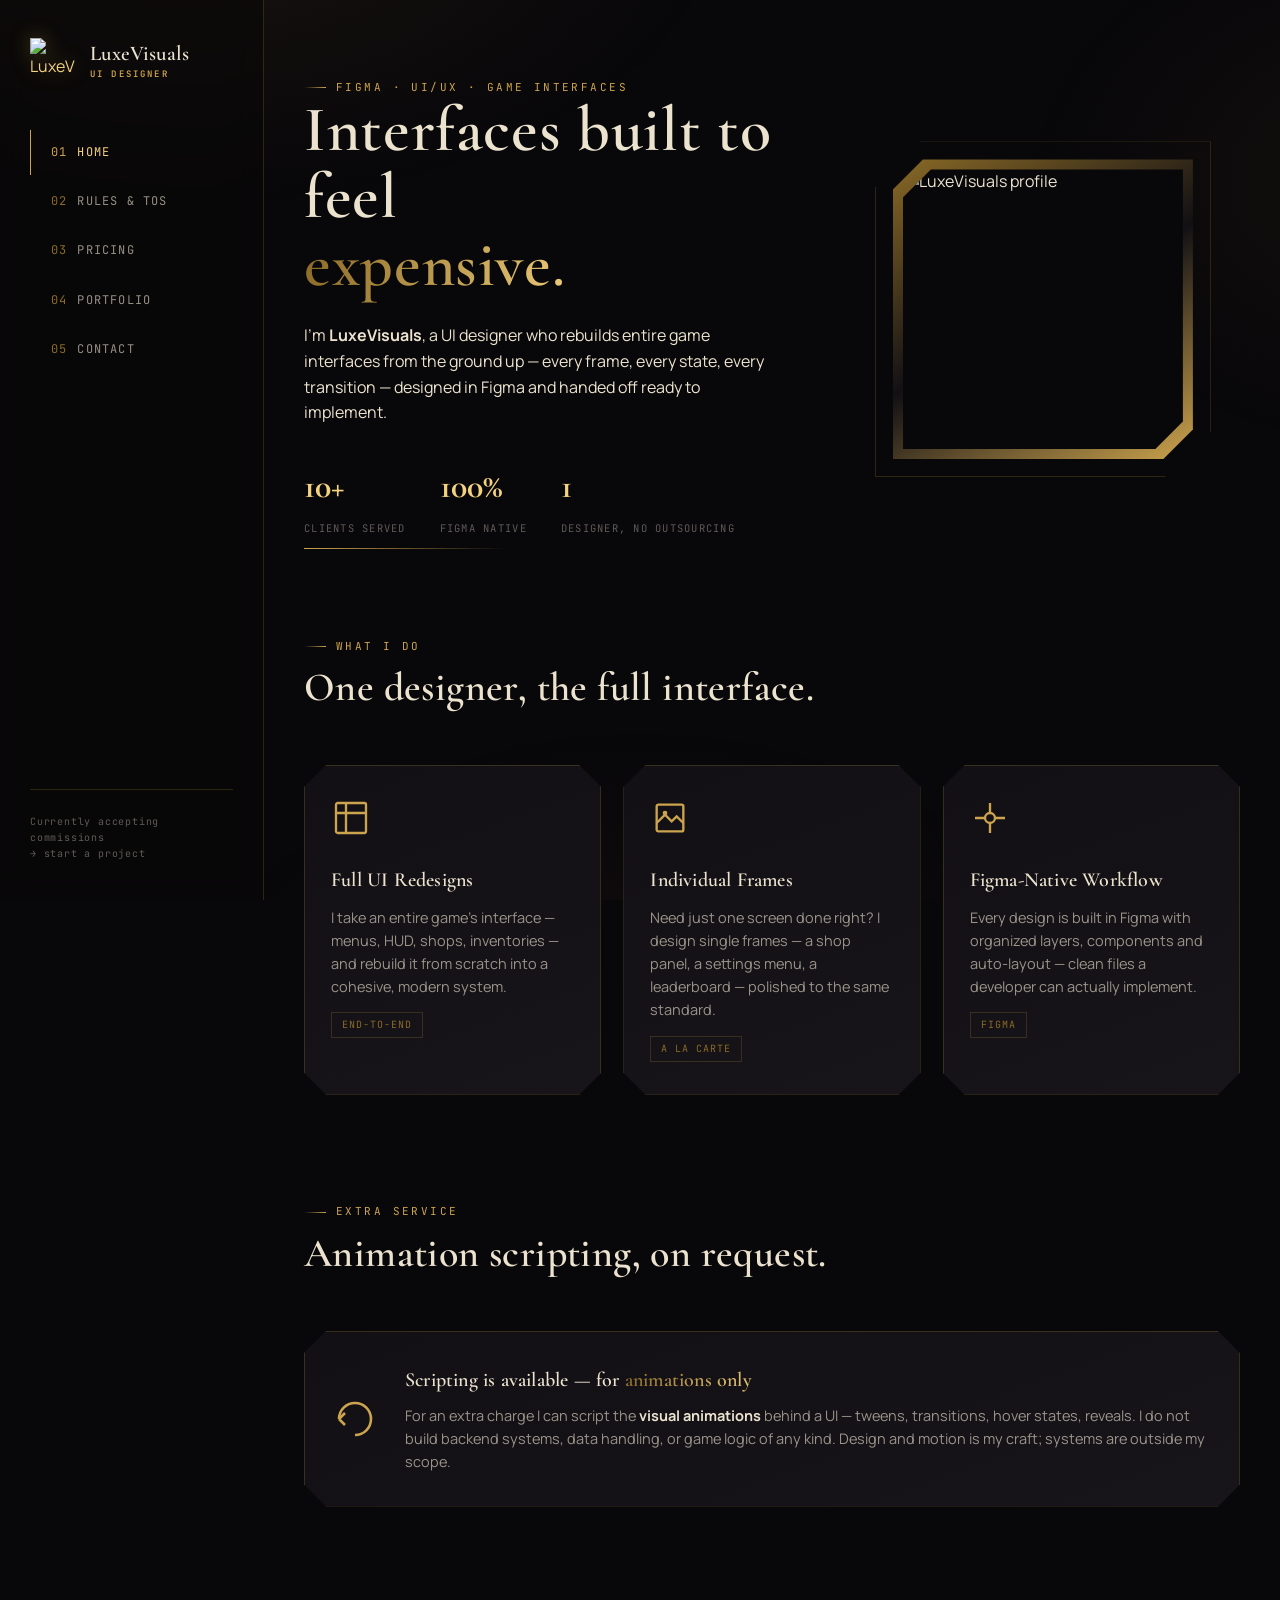
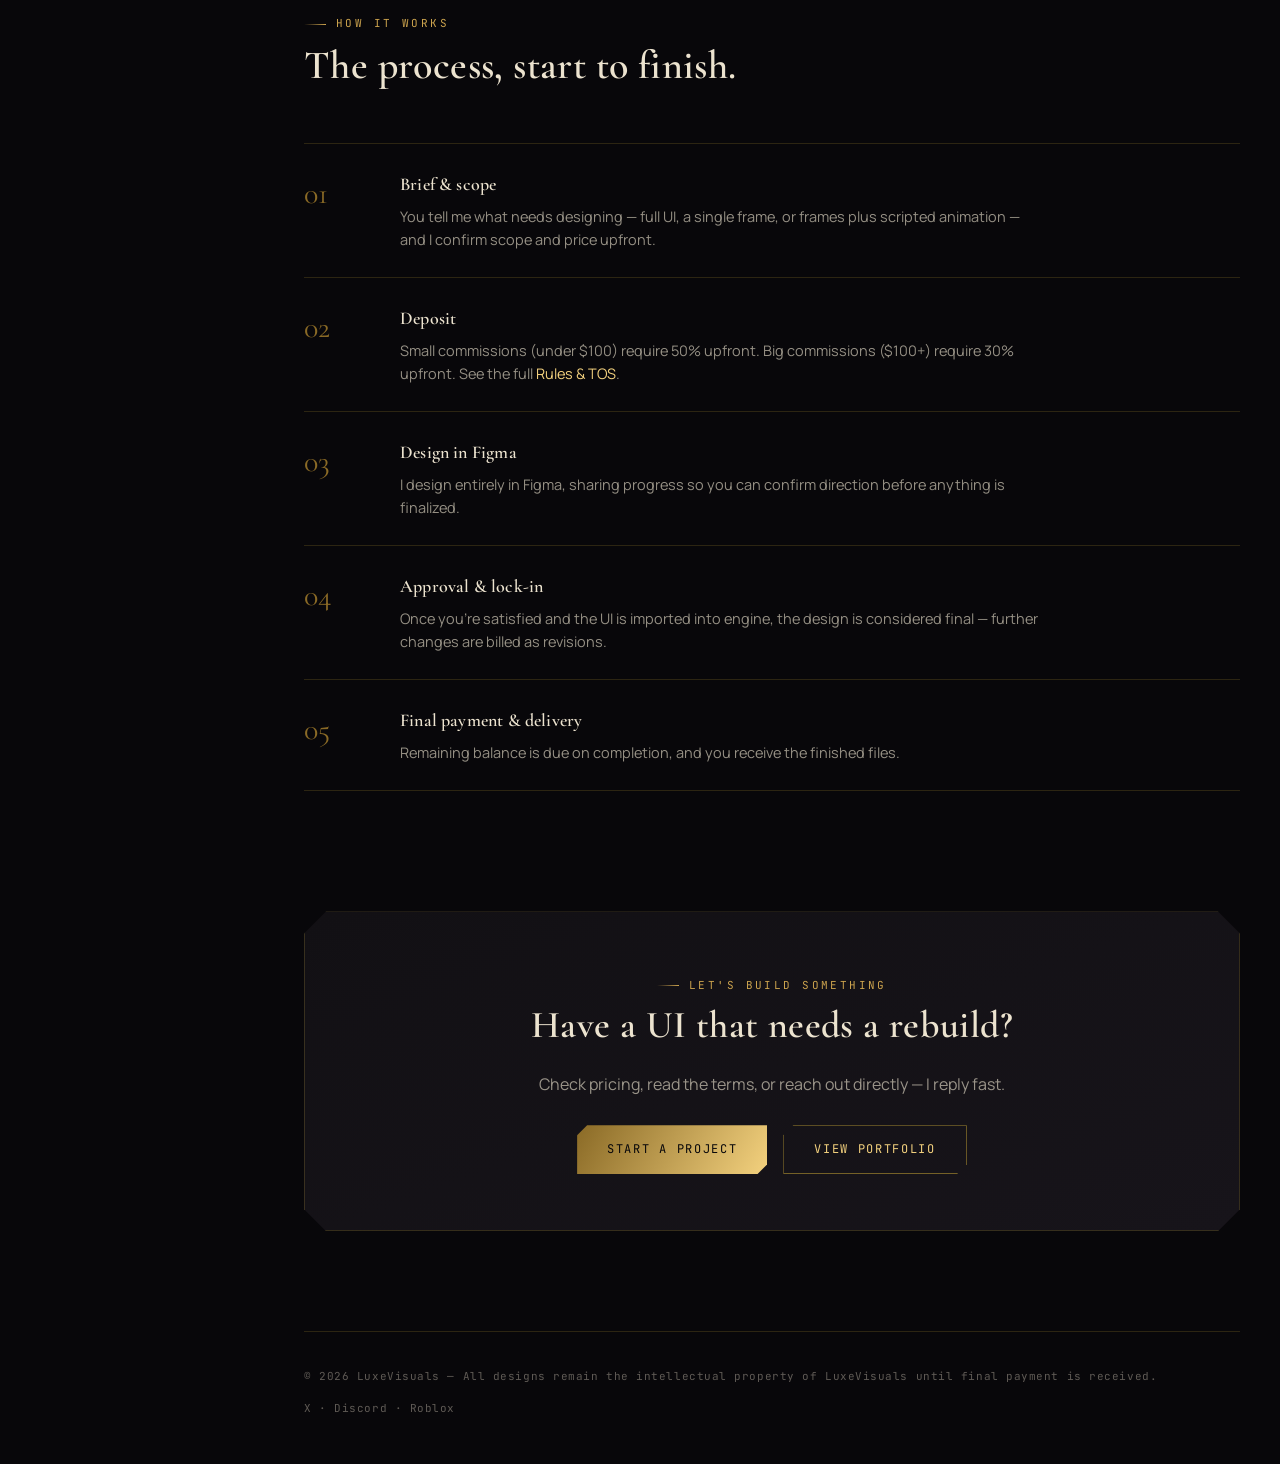
==== index.html @ 9514120f "Add files via upload" ====
<!DOCTYPE html>
<html lang="en">
<head>
<meta charset="UTF-8">
<meta name="viewport" content="width=device-width, initial-scale=1.0">
<title>LuxeVisuals — UI Designer</title>
<meta name="description" content="LuxeVisuals — Figma UI designer specializing in full game UI redesigns, frame design, and animation scripting.">
<link rel="icon" type="image/svg+xml" href="assets/images/logo.svg">
<link rel="preconnect" href="https://fonts.googleapis.com">
<link href="https://fonts.googleapis.com/css2?family=Cormorant+Garamond:ital,wght@0,500;0,600;0,700;1,500;1,600&family=Manrope:wght@400;500;600;700&family=JetBrains+Mono:wght@400;500&display=swap" rel="stylesheet">
<link rel="stylesheet" href="css/style.css">
</head>
<body>

<div class="overlay-scrim"></div>

<header class="topbar">
  <a class="brand" href="index.html">
    <img class="brand-mark" src="assets/images/logo.svg" alt="LuxeVisuals monogram">
    <span class="brand-name">LuxeVisuals<span>UI Designer</span></span>
  </a>
  <button class="hamburger" aria-label="Toggle menu"><span></span><span></span><span></span></button>
</header>

<div class="shell">
  <aside class="sidebar">
    <a class="brand" href="index.html">
      <img class="brand-mark" src="assets/images/logo.svg" alt="LuxeVisuals monogram">
      <span class="brand-name">LuxeVisuals<span>UI Designer</span></span>
    </a>
    <nav class="nav-links">
      <a class="nav-link" href="index.html"><span class="num">01</span>Home</a>
      <a class="nav-link" href="tos.html"><span class="num">02</span>Rules &amp; TOS</a>
      <a class="nav-link" href="pricing.html"><span class="num">03</span>Pricing</a>
      <a class="nav-link" href="portfolio.html"><span class="num">04</span>Portfolio</a>
      <a class="nav-link" href="contact.html"><span class="num">05</span>Contact</a>
    </nav>
    <div class="sidebar-foot">
      <div>Currently accepting commissions</div>
      <a href="contact.html">→ start a project</a>
    </div>
  </aside>

  <main class="content">
    <div class="container">

      <section class="hero-home">
        <div class="hero-copy reveal in-view">
          <span class="eyebrow">Figma · UI/UX · Game Interfaces</span>
          <h1>Interfaces built to feel<br><span class="gold-text">expensive.</span></h1>
          <p class="lede">I'm <strong>LuxeVisuals</strong>, a UI designer who rebuilds entire game interfaces from the ground up — every frame, every state, every transition — designed in Figma and handed off ready to implement.</p>
          <div class="stat-row">
            <div class="stat"><b>10+</b><span>Clients Served</span></div>
            <div class="stat"><b>100%</b><span>Figma Native</span></div>
            <div class="stat"><b>1</b><span>Designer, No Outsourcing</span></div>
          </div>
          <div class="seam" style="max-width:340px;"></div>
        </div>
        <div class="hero-portrait reveal in-view">
          <div class="portrait-ring"></div>
          <div class="portrait-frame">
            <img src="assets/images/profile.svg" alt="LuxeVisuals profile">
          </div>
        </div>
      </section>

      <section>
        <div class="section-head reveal">
          <span class="eyebrow">What I Do</span>
          <h2>One designer, the full interface.</h2>
        </div>
        <div class="cap-grid">
          <div class="cap-card cut-card reveal">
            <svg class="icon" viewBox="0 0 24 24" fill="none" stroke="currentColor" stroke-width="1.4"><rect x="3" y="3" width="18" height="18" rx="1"/><path d="M3 9h18M9 3v18"/></svg>
            <h3>Full UI Redesigns</h3>
            <p>I take an entire game's interface — menus, HUD, shops, inventories — and rebuild it from scratch into a cohesive, modern system.</p>
            <span class="tag">End-to-end</span>
          </div>
          <div class="cap-card cut-card reveal">
            <svg class="icon" viewBox="0 0 24 24" fill="none" stroke="currentColor" stroke-width="1.4"><rect x="4" y="4" width="16" height="16" rx="1"/><circle cx="9" cy="9" r="1.4" fill="currentColor" stroke="none"/><path d="M4 15l5-5 4 4 3-3 4 4"/></svg>
            <h3>Individual Frames</h3>
            <p>Need just one screen done right? I design single frames — a shop panel, a settings menu, a leaderboard — polished to the same standard.</p>
            <span class="tag">A la carte</span>
          </div>
          <div class="cap-card cut-card reveal">
            <svg class="icon" viewBox="0 0 24 24" fill="none" stroke="currentColor" stroke-width="1.4"><path d="M12 3v6M12 15v6M3 12h6M15 12h6"/><circle cx="12" cy="12" r="3"/></svg>
            <h3>Figma-Native Workflow</h3>
            <p>Every design is built in Figma with organized layers, components and auto-layout — clean files a developer can actually implement.</p>
            <span class="tag">Figma</span>
          </div>
        </div>
      </section>

      <section>
        <div class="section-head reveal">
          <span class="eyebrow">Extra Service</span>
          <h2>Animation scripting, on request.</h2>
        </div>
        <div class="cap-grid" style="grid-template-columns: 1fr;">
          <div class="cap-card cut-card reveal" style="display:grid; grid-template-columns: auto 1fr; gap:26px; align-items:center;">
            <svg class="icon" style="margin:0; width:48px; height:48px;" viewBox="0 0 24 24" fill="none" stroke="currentColor" stroke-width="1.3"><path d="M4 12a8 8 0 1 1 8 8"/><path d="M4 12l3-3M4 12l3 3"/></svg>
            <div>
              <h3 style="margin-bottom:8px;">Scripting is available — for <span class="gold-text">animations only</span></h3>
              <p style="margin:0; color:var(--champagne-dim); font-size:14.5px;">For an extra charge I can script the <strong style="color:var(--champagne)">visual animations</strong> behind a UI — tweens, transitions, hover states, reveals. I do not build backend systems, data handling, or game logic of any kind. Design and motion is my craft; systems are outside my scope.</p>
            </div>
          </div>
        </div>
      </section>

      <section>
        <div class="section-head reveal">
          <span class="eyebrow">How It Works</span>
          <h2>The process, start to finish.</h2>
        </div>
        <div class="process-strip reveal">
          <div class="process-row">
            <div class="idx">01</div>
            <div><h4>Brief &amp; scope</h4><p>You tell me what needs designing — full UI, a single frame, or frames plus scripted animation — and I confirm scope and price upfront.</p></div>
          </div>
          <div class="process-row">
            <div class="idx">02</div>
            <div><h4>Deposit</h4><p>Small commissions (under $100) require 50% upfront. Big commissions ($100+) require 30% upfront. See the full <a href="tos.html" style="color:var(--gold-bright);">Rules &amp; TOS</a>.</p></div>
          </div>
          <div class="process-row">
            <div class="idx">03</div>
            <div><h4>Design in Figma</h4><p>I design entirely in Figma, sharing progress so you can confirm direction before anything is finalized.</p></div>
          </div>
          <div class="process-row">
            <div class="idx">04</div>
            <div><h4>Approval &amp; lock-in</h4><p>Once you're satisfied and the UI is imported into engine, the design is considered final — further changes are billed as revisions.</p></div>
          </div>
          <div class="process-row">
            <div class="idx">05</div>
            <div><h4>Final payment &amp; delivery</h4><p>Remaining balance is due on completion, and you receive the finished files.</p></div>
          </div>
        </div>
      </section>

      <section>
        <div class="cta-band cut-card reveal">
          <span class="eyebrow" style="justify-content:center;">Let's Build Something</span>
          <h2>Have a UI that needs a rebuild?</h2>
          <p>Check pricing, read the terms, or reach out directly — I reply fast.</p>
          <div style="display:flex; gap:16px; justify-content:center; flex-wrap:wrap;">
            <a class="btn" href="contact.html">Start a Project</a>
            <a class="btn btn-ghost" href="portfolio.html">View Portfolio</a>
          </div>
        </div>
      </section>

      <footer class="site-footer">
        <span>© <span id="year"></span> LuxeVisuals — All designs remain the intellectual property of LuxeVisuals until final payment is received.</span>
        <span><a href="https://x.com/LuxeVisualsDev" target="_blank" rel="noopener">X</a> · <a href="https://discord.com/users/1057018141433139281" target="_blank" rel="noopener">Discord</a> · <a href="https://www.roblox.com/users/10751815834/profile" target="_blank" rel="noopener">Roblox</a></span>
      </footer>

    </div>
  </main>
</div>

<script>document.getElementById('year').textContent = new Date().getFullYear();</script>
<script src="js/main.js"></script>
</body>
</html>
---- css/style.css ----
/* ==========================================================================
   LuxeVisuals — Design System
   Palette: void black / rich ink / antique gold / bright gold / champagne
   Type: Cormorant Garamond (display), Manrope (body), JetBrains Mono (data)
   Signature: the "gold seam" — a diagonal shimmering line that echoes the
   brand mark's cut corners, used as a recurring structural device.
   ========================================================================== */

:root {
  --void-solid: #08070a;
  --ink: #121014;
  --ink-2: #17141a;
  --line: rgba(212, 175, 55, 0.18);
  --line-bright: rgba(212, 175, 55, 0.5);
  --gold: #cda44e;
  --gold-bright: #f3d17e;
  --gold-deep: #8a6a26;
  --champagne: #ece3cf;
  --champagne-dim: rgba(236, 227, 207, 0.62);
  --champagne-faint: rgba(236, 227, 207, 0.38);
  --danger: #c9704f;

  --font-display: "Cormorant Garamond", "Times New Roman", serif;
  --font-body: "Manrope", -apple-system, BlinkMacSystemFont, sans-serif;
  --font-mono: "JetBrains Mono", "Courier New", monospace;

  --sidebar-w: 264px;
  --edge: 22px;
  --radius: 2px;

  --ease-out: cubic-bezier(0.16, 1, 0.3, 1);
  --ease-shim: cubic-bezier(0.4, 0, 0.2, 1);
}

* { box-sizing: border-box; }
html { scroll-behavior: smooth; }

body {
  margin: 0;
  background: var(--void-solid);
  color: var(--champagne);
  font-family: var(--font-body);
  font-size: 16px;
  line-height: 1.6;
  -webkit-font-smoothing: antialiased;
  overflow-x: hidden;
}

body::before {
  content: "";
  position: fixed;
  inset: 0;
  z-index: 0;
  pointer-events: none;
  background:
    radial-gradient(ellipse 900px 500px at 15% -10%, rgba(205, 164, 78, 0.08), transparent 60%),
    radial-gradient(ellipse 700px 500px at 110% 20%, rgba(205, 164, 78, 0.06), transparent 55%),
    radial-gradient(ellipse 800px 600px at 50% 120%, rgba(205, 164, 78, 0.05), transparent 60%);
}

img, video { max-width: 100%; display: block; }

a { color: var(--gold-bright); text-decoration: none; }

h1, h2, h3, h4 {
  font-family: var(--font-display);
  font-weight: 600;
  color: var(--champagne);
  margin: 0 0 0.4em;
  letter-spacing: 0.01em;
}

::selection { background: var(--gold-deep); color: var(--void-solid); }

/* Scrollbar */
::-webkit-scrollbar { width: 10px; }
::-webkit-scrollbar-track { background: var(--void-solid); }
::-webkit-scrollbar-thumb { background: linear-gradient(var(--gold-deep), var(--gold)); border-radius: 6px; }

/* ==========================================================================
   Utility
   ========================================================================== */

.eyebrow {
  font-family: var(--font-mono);
  font-size: 11px;
  letter-spacing: 0.22em;
  text-transform: uppercase;
  color: var(--gold);
  display: inline-flex;
  align-items: center;
  gap: 10px;
}
.eyebrow::before {
  content: "";
  width: 22px;
  height: 1px;
  background: linear-gradient(90deg, transparent, var(--gold));
}

.gold-text {
  background: linear-gradient(100deg, var(--gold-deep) 0%, var(--gold-bright) 45%, var(--gold) 70%, var(--gold-bright) 100%);
  background-size: 250% 100%;
  -webkit-background-clip: text;
  background-clip: text;
  color: transparent;
  animation: shimmer-sweep 7s var(--ease-shim) infinite;
}

@keyframes shimmer-sweep {
  0% { background-position: 0% 50%; }
  100% { background-position: 200% 50%; }
}

@media (prefers-reduced-motion: reduce) {
  .gold-text { animation: none; background-position: 40% 50%; }
  *, *::before, *::after { animation-duration: 0.001ms !important; animation-iteration-count: 1 !important; transition-duration: 0.001ms !important; scroll-behavior: auto !important; }
}

/* Cut-corner card — the recurring geometric signature echoing the brand mark */
.cut-card {
  position: relative;
  background: linear-gradient(160deg, var(--ink) 0%, var(--ink-2) 100%);
  clip-path: polygon(
    0 var(--edge), var(--edge) 0,
    calc(100% - var(--edge)) 0, 100% var(--edge),
    100% calc(100% - var(--edge)), calc(100% - var(--edge)) 100%,
    var(--edge) 100%, 0 calc(100% - var(--edge))
  );
  border: 1px solid var(--line);
  transition: border-color 0.35s var(--ease-out), transform 0.35s var(--ease-out), box-shadow 0.35s var(--ease-out);
}
.cut-card:hover {
  border-color: var(--line-bright);
  transform: translateY(-3px);
  box-shadow: 0 18px 50px -20px rgba(205, 164, 78, 0.35);
}

.btn {
  position: relative;
  display: inline-flex;
  align-items: center;
  gap: 10px;
  padding: 14px 30px;
  font-family: var(--font-mono);
  font-size: 12px;
  letter-spacing: 0.14em;
  text-transform: uppercase;
  color: var(--void-solid);
  background: linear-gradient(120deg, var(--gold-deep), var(--gold-bright));
  clip-path: polygon(10px 0, 100% 0, 100% calc(100% - 10px), calc(100% - 10px) 100%, 0 100%, 0 10px);
  cursor: pointer;
  border: none;
  transition: transform 0.3s var(--ease-out), box-shadow 0.3s var(--ease-out), filter 0.3s;
}
.btn:hover { transform: translateY(-2px); box-shadow: 0 12px 30px -8px rgba(212, 175, 55, 0.55); filter: brightness(1.08); }
.btn:active { transform: translateY(0); }

.btn-ghost {
  color: var(--gold-bright);
  background: transparent;
  border: 1px solid var(--line-bright);
  clip-path: polygon(10px 0, 100% 0, 100% calc(100% - 10px), calc(100% - 10px) 100%, 0 100%, 0 10px);
}
.btn-ghost:hover { background: rgba(212, 175, 55, 0.08); box-shadow: none; }

.container { max-width: 1180px; margin: 0 auto; padding: 0 40px; }

/* ==========================================================================
   Layout shell — fixed atelier sidebar + content
   ========================================================================== */

.shell { position: relative; z-index: 1; display: flex; min-height: 100vh; }

.sidebar {
  position: fixed;
  top: 0; left: 0; bottom: 0;
  width: var(--sidebar-w);
  padding: 38px 30px;
  display: flex;
  flex-direction: column;
  border-right: 1px solid var(--line);
  background: rgba(10, 9, 8, 0.55);
  backdrop-filter: blur(14px);
  z-index: 100;
}

.brand {
  display: flex;
  align-items: center;
  gap: 14px;
  margin-bottom: 46px;
  text-decoration: none;
}
.brand-mark {
  width: 46px; height: 46px;
  filter: drop-shadow(0 0 10px rgba(212, 175, 55, 0.35));
  flex-shrink: 0;
}
.brand-name {
  font-family: var(--font-display);
  font-size: 21px;
  font-weight: 600;
  color: var(--champagne);
  line-height: 1.15;
}
.brand-name span { display: block; font-family: var(--font-mono); font-size: 9px; letter-spacing: 0.24em; color: var(--gold); text-transform: uppercase; margin-top: 3px; }

.nav-links { display: flex; flex-direction: column; gap: 4px; margin-bottom: auto; }
.nav-link {
  position: relative;
  font-family: var(--font-mono);
  font-size: 12px;
  letter-spacing: 0.1em;
  text-transform: uppercase;
  color: var(--champagne-dim);
  padding: 13px 4px 13px 20px;
  border-left: 1px solid transparent;
  transition: color 0.25s, border-color 0.25s, padding-left 0.25s;
}
.nav-link:hover { color: var(--gold-bright); padding-left: 26px; }
.nav-link.active { color: var(--gold-bright); border-left-color: var(--gold); }
.nav-link .num { color: var(--gold-deep); margin-right: 10px; }
.nav-link.active .num { color: var(--gold); }

.sidebar-foot { padding-top: 24px; border-top: 1px solid var(--line); font-family: var(--font-mono); font-size: 10px; color: var(--champagne-faint); letter-spacing: 0.08em; }
.sidebar-foot a { color: var(--champagne-faint); transition: color 0.25s; }
.sidebar-foot a:hover { color: var(--gold-bright); }

.content { margin-left: var(--sidebar-w); flex: 1; width: calc(100% - var(--sidebar-w)); }

/* Mobile top bar */
.topbar { display: none; }

/* ==========================================================================
   Page hero
   ========================================================================== */

.page-hero {
  padding: 90px 0 60px;
  position: relative;
}
.page-hero h1 { font-size: clamp(34px, 4.4vw, 56px); margin: 14px 0 16px; }
.page-hero p.lede { max-width: 620px; color: var(--champagne-dim); font-size: 17px; }

.seam {
  position: relative;
  height: 1px;
  margin: 8px 0 0;
  background: linear-gradient(90deg, var(--gold) 0%, transparent 60%);
  overflow: hidden;
}
.seam::after {
  content: "";
  position: absolute; top: 0; left: -40%;
  width: 40%; height: 100%;
  background: linear-gradient(90deg, transparent, var(--gold-bright), transparent);
  animation: seam-run 3.4s ease-in-out infinite;
}
@keyframes seam-run { 0% { left: -40%; } 100% { left: 120%; } }

section { padding: 0 0 100px; position: relative; }

/* Reveal-on-scroll */
.reveal { opacity: 0; transform: translateY(26px); transition: opacity 0.8s var(--ease-out), transform 0.8s var(--ease-out); }
.reveal.in-view { opacity: 1; transform: translateY(0); }

/* ==========================================================================
   HOME
   ========================================================================== */

.hero-home {
  display: grid;
  grid-template-columns: 1.1fr 0.9fr;
  gap: 60px;
  align-items: center;
  padding: 70px 0 80px;
}
.hero-home h1 { font-size: clamp(38px, 5vw, 64px); line-height: 1.05; }
.hero-home .stat-row { display: flex; gap: 34px; margin-top: 34px; }
.stat b { display: block; font-family: var(--font-display); font-size: 34px; color: var(--gold-bright); }
.stat span { font-family: var(--font-mono); font-size: 10.5px; letter-spacing: 0.12em; text-transform: uppercase; color: var(--champagne-faint); }

.hero-portrait { position: relative; justify-self: center; }
.portrait-frame {
  width: 300px; height: 300px;
  padding: 10px;
  position: relative;
  clip-path: polygon(30px 0, 100% 0, 100% calc(100% - 30px), calc(100% - 30px) 100%, 0 100%, 0 30px);
  background: linear-gradient(150deg, var(--gold-deep), var(--ink), var(--gold));
  animation: portrait-glow 5s ease-in-out infinite;
}
@keyframes portrait-glow {
  0%, 100% { box-shadow: 0 0 40px -10px rgba(212, 175, 55, 0.25); }
  50% { box-shadow: 0 0 70px -6px rgba(212, 175, 55, 0.5); }
}
.portrait-frame img {
  width: 100%; height: 100%; object-fit: cover;
  clip-path: polygon(28px 0, 100% 0, 100% calc(100% - 28px), calc(100% - 28px) 100%, 0 100%, 0 28px);
  background: var(--void-solid);
}
.portrait-ring {
  position: absolute; inset: -18px;
  border: 1px solid var(--line);
  clip-path: polygon(46px 0, 100% 0, 100% calc(100% - 46px), calc(100% - 46px) 100%, 0 100%, 0 46px);
  animation: ring-rotate 14s linear infinite;
}
@keyframes ring-rotate { 0% { transform: rotate(0deg); } 100% { transform: rotate(360deg); } }

.section-head { max-width: 620px; margin-bottom: 46px; }
.section-head h2 { font-size: clamp(28px, 3.2vw, 40px); }

.cap-grid { display: grid; grid-template-columns: repeat(3, 1fr); gap: 22px; }
.cap-card { padding: 32px 26px; }
.cap-card .icon { width: 40px; height: 40px; margin-bottom: 18px; color: var(--gold); }
.cap-card h3 { font-size: 20px; margin-bottom: 10px; }
.cap-card p { color: var(--champagne-dim); font-size: 14.5px; margin: 0; }
.cap-card .tag { display: inline-block; margin-top: 14px; font-family: var(--font-mono); font-size: 10px; letter-spacing: 0.1em; text-transform: uppercase; color: var(--gold-deep); border: 1px solid var(--line); padding: 4px 10px; }

.process-strip { display: flex; flex-direction: column; gap: 0; }
.process-row {
  display: grid; grid-template-columns: 70px 1fr; gap: 26px;
  padding: 26px 0; border-top: 1px solid var(--line);
}
.process-row:last-child { border-bottom: 1px solid var(--line); }
.process-row .idx { font-family: var(--font-display); font-size: 30px; color: var(--gold-deep); }
.process-row h4 { font-size: 18px; margin-bottom: 6px; }
.process-row p { color: var(--champagne-dim); font-size: 14.5px; margin: 0; max-width: 640px; }

.cta-band {
  margin-top: 20px;
  padding: 56px 50px;
  text-align: center;
  position: relative;
}
.cta-band h2 { font-size: clamp(26px, 3vw, 38px); margin-bottom: 14px; }
.cta-band p { color: var(--champagne-dim); margin-bottom: 28px; }

/* ==========================================================================
   TOS PAGE
   ========================================================================== */

.tos-grid { display: grid; grid-template-columns: repeat(2, 1fr); gap: 22px; margin-bottom: 22px; }
.tos-card { padding: 30px; }
.tos-card h3 { font-size: 19px; display: flex; align-items: center; gap: 10px; }
.tos-card h3 .badge { font-family: var(--font-mono); font-size: 10px; padding: 3px 9px; border: 1px solid var(--line-bright); color: var(--gold-bright); text-transform: uppercase; letter-spacing: 0.1em; }
.split-bar { display: flex; height: 10px; margin: 18px 0 14px; clip-path: polygon(6px 0,100% 0,100% calc(100% - 6px),calc(100% - 6px) 100%,0 100%,0 6px); overflow:hidden; }
.split-bar .a { background: linear-gradient(90deg, var(--gold-deep), var(--gold)); }
.split-bar .b { background: rgba(236,227,207,0.12); }
.split-label { display: flex; justify-content: space-between; font-family: var(--font-mono); font-size: 11px; color: var(--champagne-faint); }
.split-label b { color: var(--gold-bright); font-weight: 600; }

.rule-list { list-style: none; margin: 0; padding: 0; display: flex; flex-direction: column; gap: 0; }
.rule-list li {
  padding: 22px 0 22px 34px;
  border-top: 1px solid var(--line);
  position: relative;
  color: var(--champagne-dim);
  font-size: 15px;
}
.rule-list li:last-child { border-bottom: 1px solid var(--line); }
.rule-list li::before {
  content: "";
  position: absolute; left: 0; top: 26px;
  width: 14px; height: 1px; background: var(--gold);
}
.rule-list li strong { color: var(--champagne); font-weight: 600; }

.min-note {
  margin-top: 30px;
  padding: 22px 28px;
  border-left: 2px solid var(--gold);
  background: rgba(212, 175, 55, 0.05);
  font-family: var(--font-mono);
  font-size: 13px;
  color: var(--gold-bright);
  letter-spacing: 0.02em;
}

/* ==========================================================================
   PRICING PAGE
   ========================================================================== */

.price-grid { display: grid; grid-template-columns: repeat(3, 1fr); gap: 22px; }
.price-card { padding: 36px 30px; display: flex; flex-direction: column; }
.price-card .ptag { font-family: var(--font-mono); font-size: 11px; letter-spacing: 0.16em; text-transform: uppercase; color: var(--gold); }
.price-card .pval { font-family: var(--font-display); font-size: 42px; color: var(--champagne); margin: 14px 0 6px; }
.price-card .pval small { font-size: 16px; color: var(--champagne-faint); font-family: var(--font-body); }
.price-card .pdesc { color: var(--champagne-dim); font-size: 14px; margin-bottom: 20px; flex: 1; }
.price-card .pfeat { list-style: none; padding: 0; margin: 0; display: flex; flex-direction: column; gap: 9px; font-size: 13px; color: var(--champagne-dim); }
.price-card .pfeat li { display: flex; gap: 8px; align-items: baseline; }
.price-card .pfeat li::before { content: "—"; color: var(--gold-deep); }
.price-card.highlight { background: linear-gradient(165deg, var(--ink-2), rgba(212,175,55,0.07)); border-color: var(--line-bright); }

.price-note-strip { margin-top: 26px; display: flex; gap: 18px; flex-wrap: wrap; }
.pill { font-family: var(--font-mono); font-size: 11.5px; padding: 10px 18px; border: 1px solid var(--line); color: var(--champagne-dim); clip-path: polygon(8px 0,100% 0,100% calc(100% - 8px),calc(100% - 8px) 100%,0 100%,0 8px); }
.pill b { color: var(--gold-bright); }

/* ==========================================================================
   PORTFOLIO PAGE
   ========================================================================== */

.portfolio-grid { display: grid; grid-template-columns: 1fr 1fr; gap: 22px; }
.portfolio-item {
  position: relative;
  aspect-ratio: 16/10;
  overflow: hidden;
  cursor: pointer;
  clip-path: polygon(0 var(--edge), var(--edge) 0, 100% 0, 100% 100%, 0 100%, 0 100%);
  border: 1px solid var(--line);
  background: var(--ink);
  transition: border-color 0.3s, transform 0.4s var(--ease-out);
}
.portfolio-item:hover { border-color: var(--line-bright); transform: translateY(-4px); }
.portfolio-item img, .portfolio-item video { width: 100%; height: 100%; object-fit: cover; transition: transform 0.6s var(--ease-out), filter 0.4s; }
.portfolio-item:hover img, .portfolio-item:hover video { transform: scale(1.06); filter: brightness(1.05); }
.portfolio-item .overlay {
  position: absolute; inset: 0;
  display: flex; align-items: center; justify-content: center;
  background: rgba(8,7,6,0);
  opacity: 0; transition: opacity 0.3s, background 0.3s;
}
.portfolio-item:hover .overlay { opacity: 1; background: rgba(8,7,6,0.28); }
.portfolio-item .overlay svg { width: 34px; height: 34px; color: var(--gold-bright); filter: drop-shadow(0 0 8px rgba(212,175,55,0.6)); }
.portfolio-item .kind-tag {
  position: absolute; top: 12px; right: 12px;
  font-family: var(--font-mono); font-size: 9px; letter-spacing: 0.12em;
  padding: 4px 8px; background: rgba(8,7,6,0.6); color: var(--gold-bright);
  border: 1px solid var(--line-bright);
}

.portfolio-empty, .portfolio-loading {
  grid-column: 1 / -1;
  text-align: center;
  padding: 90px 30px;
  color: var(--champagne-faint);
  font-family: var(--font-mono);
  font-size: 13px;
  letter-spacing: 0.06em;
}
.portfolio-loading .spin {
  width: 26px; height: 26px; margin: 0 auto 18px;
  border: 2px solid var(--line);
  border-top-color: var(--gold);
  border-radius: 50%;
  animation: spin 0.9s linear infinite;
}
@keyframes spin { to { transform: rotate(360deg); } }

/* Lightbox */
.lightbox {
  position: fixed; inset: 0; z-index: 1000;
  display: flex; align-items: center; justify-content: center;
  background: rgba(6, 5, 4, 0.92);
  backdrop-filter: blur(6px);
  opacity: 0; pointer-events: none;
  transition: opacity 0.3s var(--ease-out);
}
.lightbox.open { opacity: 1; pointer-events: auto; }
.lightbox-stage { max-width: 90vw; max-height: 86vh; position: relative; transform: scale(0.94); transition: transform 0.35s var(--ease-out); }
.lightbox.open .lightbox-stage { transform: scale(1); }
.lightbox-stage img, .lightbox-stage video { max-width: 90vw; max-height: 86vh; width: auto; height: auto; box-shadow: 0 30px 90px -20px rgba(0,0,0,0.7); border: 1px solid var(--line-bright); }
.lightbox-close {
  position: fixed; top: 30px; right: 40px;
  width: 46px; height: 46px;
  display: flex; align-items: center; justify-content: center;
  border: 1px solid var(--line-bright);
  background: rgba(10,9,8,0.6);
  color: var(--gold-bright);
  cursor: pointer;
  transition: background 0.25s, transform 0.25s;
}
.lightbox-close:hover { background: rgba(212,175,55,0.15); transform: rotate(90deg); }
.lightbox-close svg { width: 20px; height: 20px; }

/* ==========================================================================
   CONTACT PAGE
   ========================================================================== */

.contact-grid { display: grid; grid-template-columns: repeat(3, 1fr); gap: 22px; }
.social-card {
  padding: 38px 28px;
  display: flex; flex-direction: column; gap: 18px;
  text-decoration: none;
  position: relative;
  overflow: hidden;
}
.social-card::before {
  content: "";
  position: absolute; inset: 0;
  background: radial-gradient(circle at 30% 20%, rgba(212,175,55,0.14), transparent 60%);
  opacity: 0; transition: opacity 0.4s;
}
.social-card:hover::before { opacity: 1; }
.social-card .icon-wrap {
  width: 52px; height: 52px;
  display: flex; align-items: center; justify-content: center;
  border: 1px solid var(--line-bright);
  color: var(--gold-bright);
  clip-path: polygon(8px 0,100% 0,100% calc(100% - 8px),calc(100% - 8px) 100%,0 100%,0 8px);
}
.social-card .icon-wrap svg { width: 24px; height: 24px; }
.social-card h3 { font-size: 19px; margin: 0; }
.social-card .handle { font-family: var(--font-mono); font-size: 12.5px; color: var(--champagne-dim); }
.social-card .go { margin-top: auto; font-family: var(--font-mono); font-size: 11px; color: var(--gold); letter-spacing: 0.1em; text-transform: uppercase; display: flex; align-items: center; gap: 6px; transition: gap 0.25s; }
.social-card:hover .go { gap: 12px; }

.contact-note { margin-top: 40px; text-align: center; color: var(--champagne-dim); font-size: 15px; }

/* ==========================================================================
   Footer
   ========================================================================== */

.site-footer {
  border-top: 1px solid var(--line);
  padding: 36px 0 46px;
  display: flex; justify-content: space-between; align-items: center; flex-wrap: wrap; gap: 14px;
}
.site-footer, .site-footer a { font-family: var(--font-mono); font-size: 11px; color: var(--champagne-faint); letter-spacing: 0.05em; }
.site-footer a:hover { color: var(--gold-bright); }

/* ==========================================================================
   Responsive
   ========================================================================== */

@media (max-width: 980px) {
  .hero-home { grid-template-columns: 1fr; text-align: center; }
  .hero-home .stat-row { justify-content: center; }
  .hero-portrait { order: -1; }
  .cap-grid, .tos-grid, .price-grid, .contact-grid { grid-template-columns: 1fr 1fr; }
}

@media (max-width: 860px) {
  .sidebar { transform: translateX(-100%); transition: transform 0.35s var(--ease-out); box-shadow: 20px 0 40px rgba(0,0,0,0.5); }
  .sidebar.open { transform: translateX(0); }
  .content { margin-left: 0; width: 100%; }
  .topbar {
    display: flex; align-items: center; justify-content: space-between;
    position: sticky; top: 0; z-index: 90;
    padding: 18px 24px;
    background: rgba(8,7,6,0.85);
    backdrop-filter: blur(10px);
    border-bottom: 1px solid var(--line);
  }
  .topbar .brand { margin: 0; }
  .topbar .brand-mark { width: 34px; height: 34px; }
  .topbar .brand-name { font-size: 17px; }
  .hamburger {
    width: 40px; height: 40px;
    display: flex; flex-direction: column; align-items: center; justify-content: center; gap: 5px;
    background: none; border: 1px solid var(--line-bright); cursor: pointer;
  }
  .hamburger span { width: 18px; height: 1px; background: var(--gold-bright); }
  .overlay-scrim { position: fixed; inset: 0; background: rgba(0,0,0,0.5); z-index: 95; opacity: 0; pointer-events: none; transition: opacity 0.3s; }
  .overlay-scrim.open { opacity: 1; pointer-events: auto; }
  .container { padding: 0 24px; }
}

@media (max-width: 640px) {
  .cap-grid, .tos-grid, .price-grid, .contact-grid, .portfolio-grid { grid-template-columns: 1fr; }
  .page-hero { padding: 44px 0 40px; }
  .hero-home { padding: 40px 0 50px; }
  .process-row { grid-template-columns: 46px 1fr; }
}
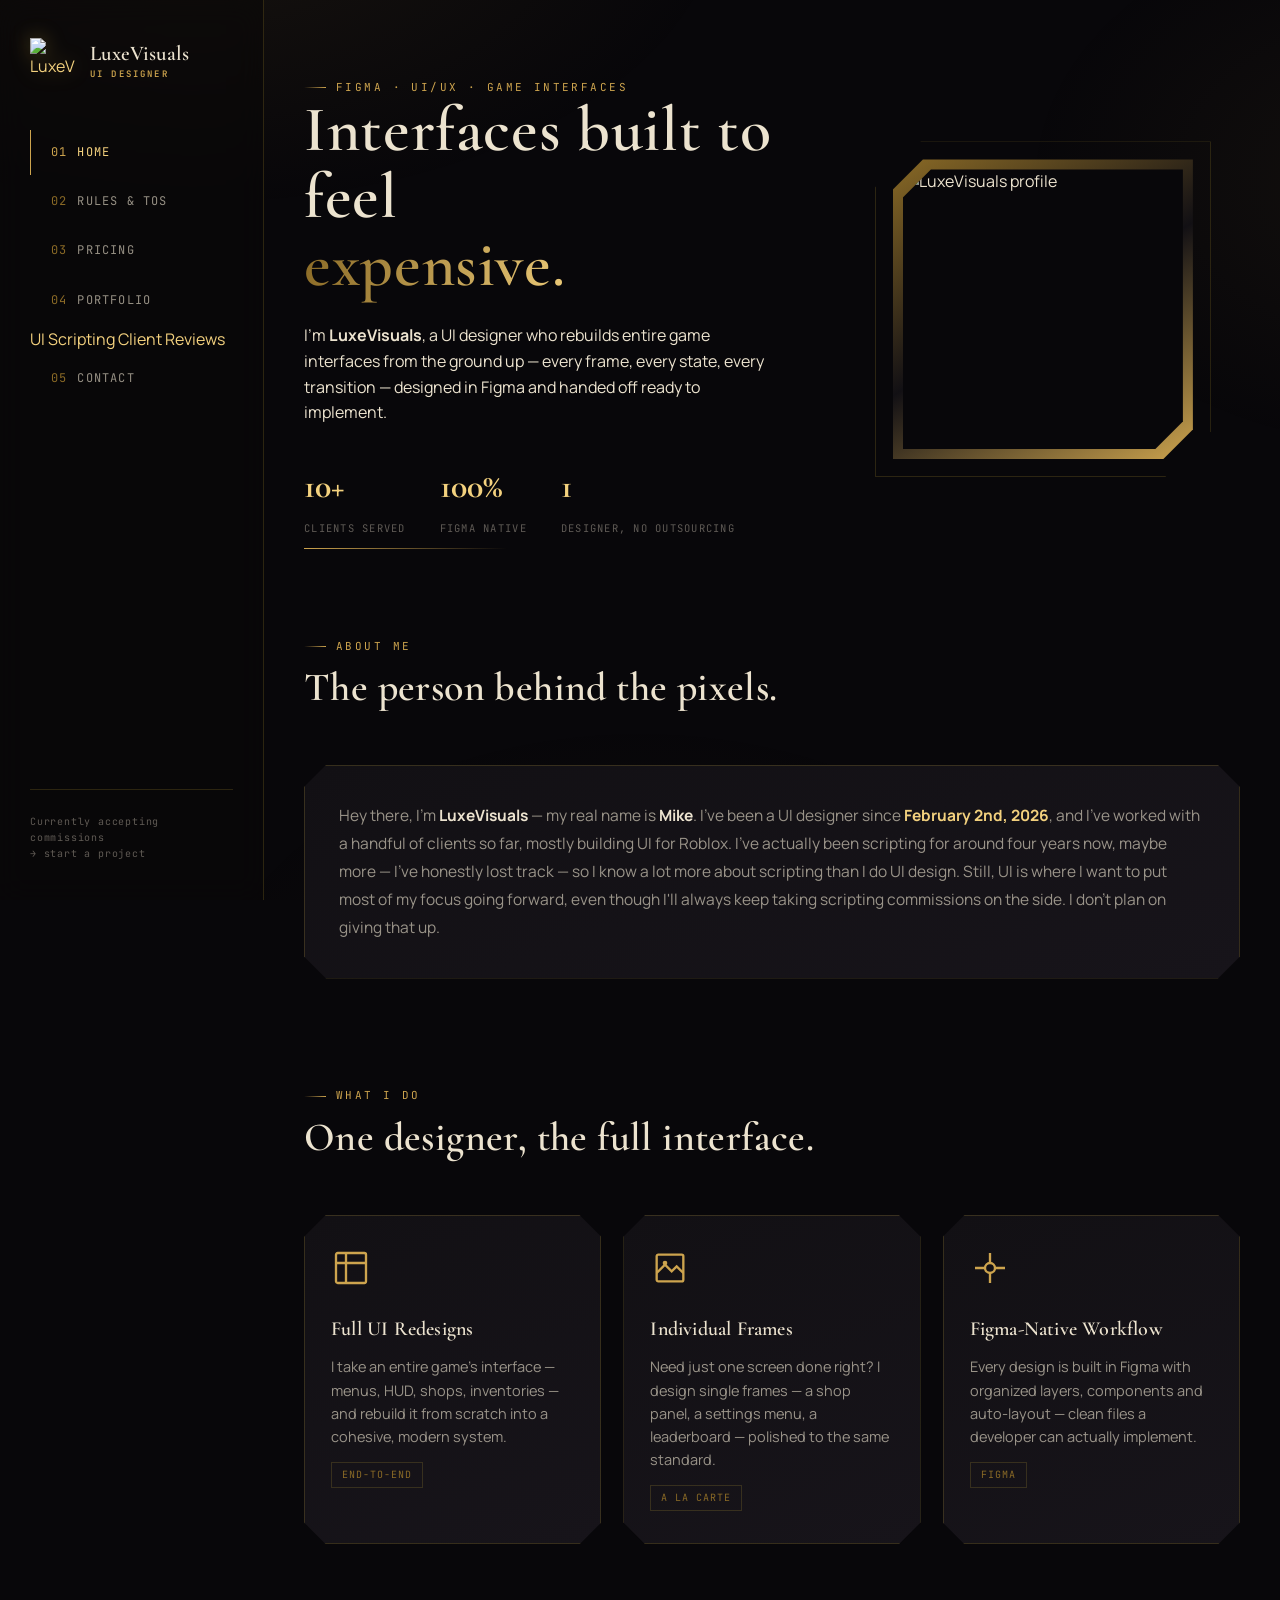
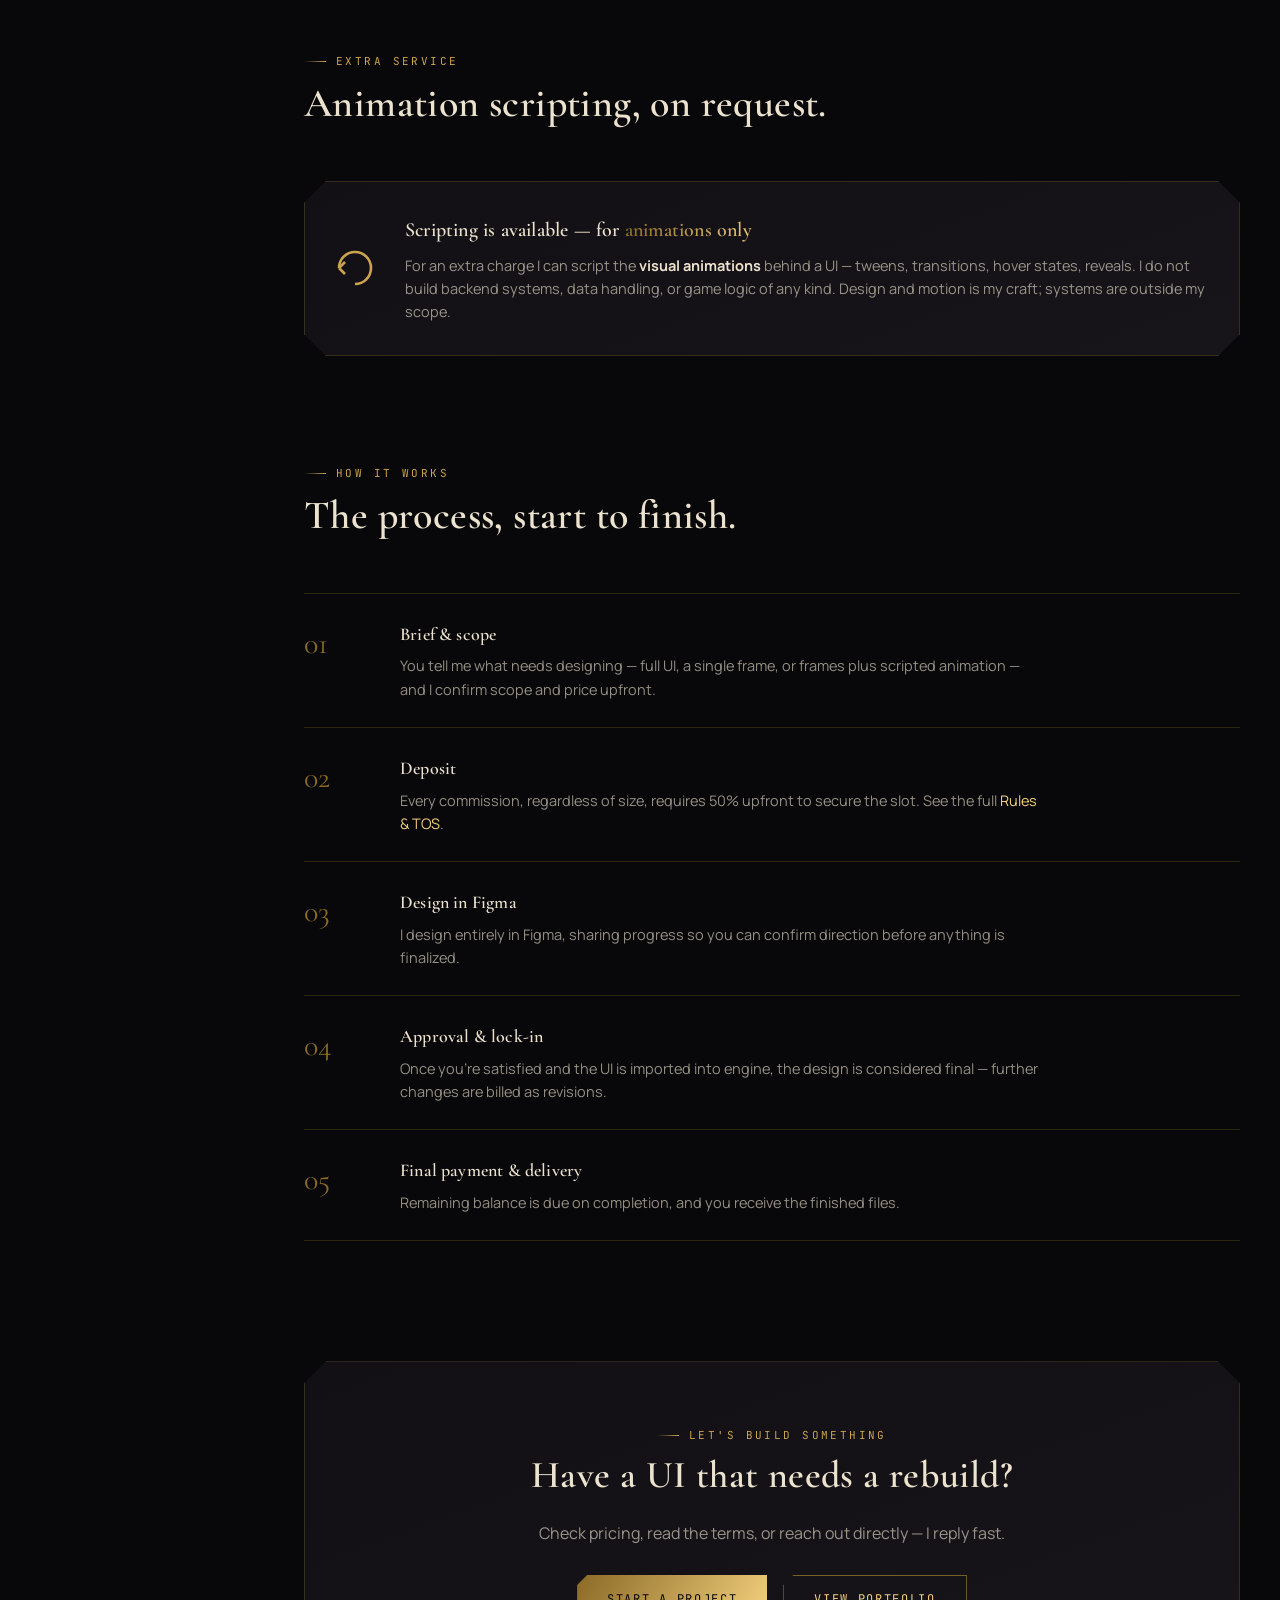
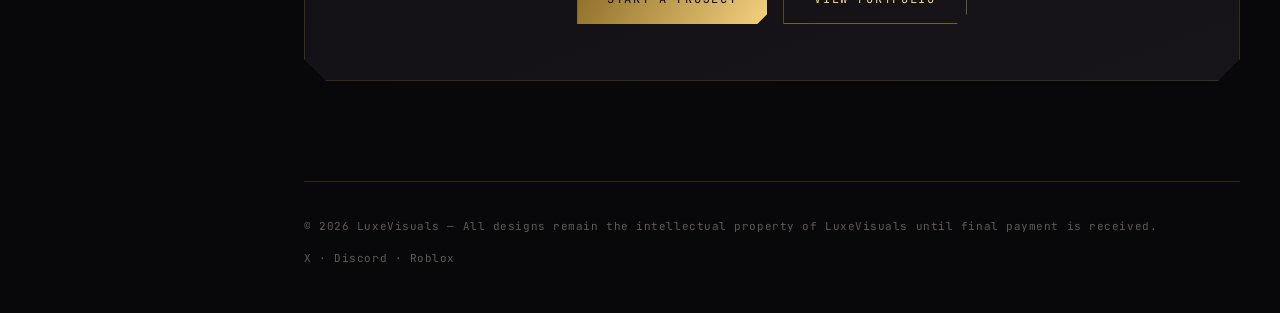
==== commit 635bfe10: "Add files via upload" ====
--- a/index.html
+++ b/index.html
@@ -33,11 +33,16 @@
       <a class="nav-link" href="tos.html"><span class="num">02</span>Rules &amp; TOS</a>
       <a class="nav-link" href="pricing.html"><span class="num">03</span>Pricing</a>
       <a class="nav-link" href="portfolio.html"><span class="num">04</span>Portfolio</a>
+      <div class="nav-sub">
+        <a href="portfolio.html?cat=ui">UI</a>
+        <a href="portfolio.html?cat=scripting">Scripting</a>
+        <a href="portfolio.html?cat=reviews">Client Reviews</a>
+      </div>
       <a class="nav-link" href="contact.html"><span class="num">05</span>Contact</a>
     </nav>
     <div class="sidebar-foot">
       <div>Currently accepting commissions</div>
-      <a href="contact.html">→ start a project</a>
+      <a href="https://discord.gg/mc44DSwHMx" target="_blank" rel="noopener">→ start a project</a>
     </div>
   </aside>
 
@@ -61,6 +66,18 @@
           <div class="portrait-frame">
             <img src="assets/images/profile.svg" alt="LuxeVisuals profile">
           </div>
+        </div>
+      </section>
+
+      <section>
+        <div class="section-head reveal">
+          <span class="eyebrow">About Me</span>
+          <h2>The person behind the pixels.</h2>
+        </div>
+        <div class="cap-card cut-card reveal" style="padding:36px 34px;">
+          <p style="margin:0; color:var(--champagne-dim); font-size:15.5px; line-height:1.8;">
+            Hey there, I'm <strong style="color:var(--champagne)">LuxeVisuals</strong> — my real name is <strong style="color:var(--champagne)">Mike</strong>. I've been a UI designer since <strong style="color:var(--gold-bright)">February 2nd, 2026</strong>, and I've worked with a handful of clients so far, mostly building UI for Roblox. I've actually been scripting for around four years now, maybe more — I've honestly lost track — so I know a lot more about scripting than I do UI design. Still, UI is where I want to put most of my focus going forward, even though I'll always keep taking scripting commissions on the side. I don't plan on giving that up.
+          </p>
         </div>
       </section>
 
@@ -119,7 +136,7 @@
           </div>
           <div class="process-row">
             <div class="idx">02</div>
-            <div><h4>Deposit</h4><p>Small commissions (under $100) require 50% upfront. Big commissions ($100+) require 30% upfront. See the full <a href="tos.html" style="color:var(--gold-bright);">Rules &amp; TOS</a>.</p></div>
+            <div><h4>Deposit</h4><p>Every commission, regardless of size, requires 50% upfront to secure the slot. See the full <a href="tos.html" style="color:var(--gold-bright);">Rules &amp; TOS</a>.</p></div>
           </div>
           <div class="process-row">
             <div class="idx">03</div>
@@ -142,7 +159,7 @@
           <h2>Have a UI that needs a rebuild?</h2>
           <p>Check pricing, read the terms, or reach out directly — I reply fast.</p>
           <div style="display:flex; gap:16px; justify-content:center; flex-wrap:wrap;">
-            <a class="btn" href="contact.html">Start a Project</a>
+            <a class="btn" href="https://discord.gg/mc44DSwHMx" target="_blank" rel="noopener">Start a Project</a>
             <a class="btn btn-ghost" href="portfolio.html">View Portfolio</a>
           </div>
         </div>
